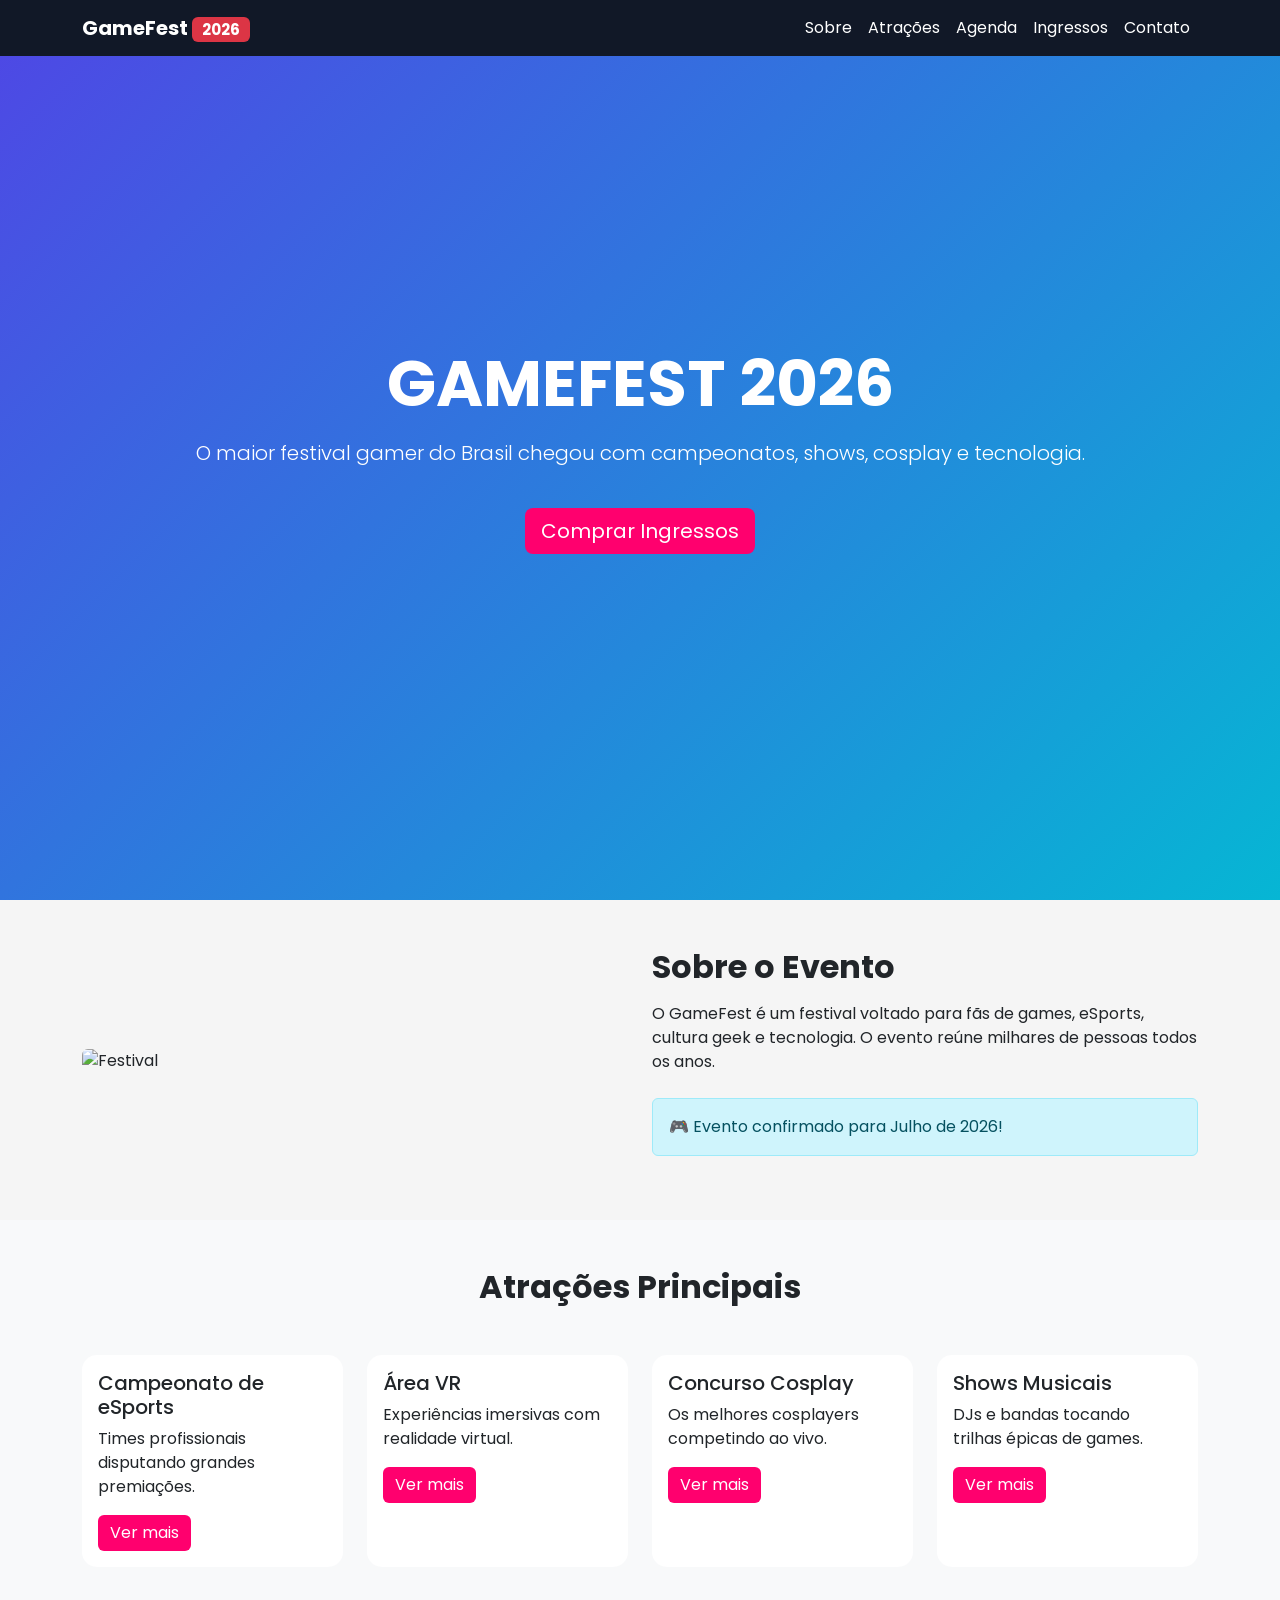
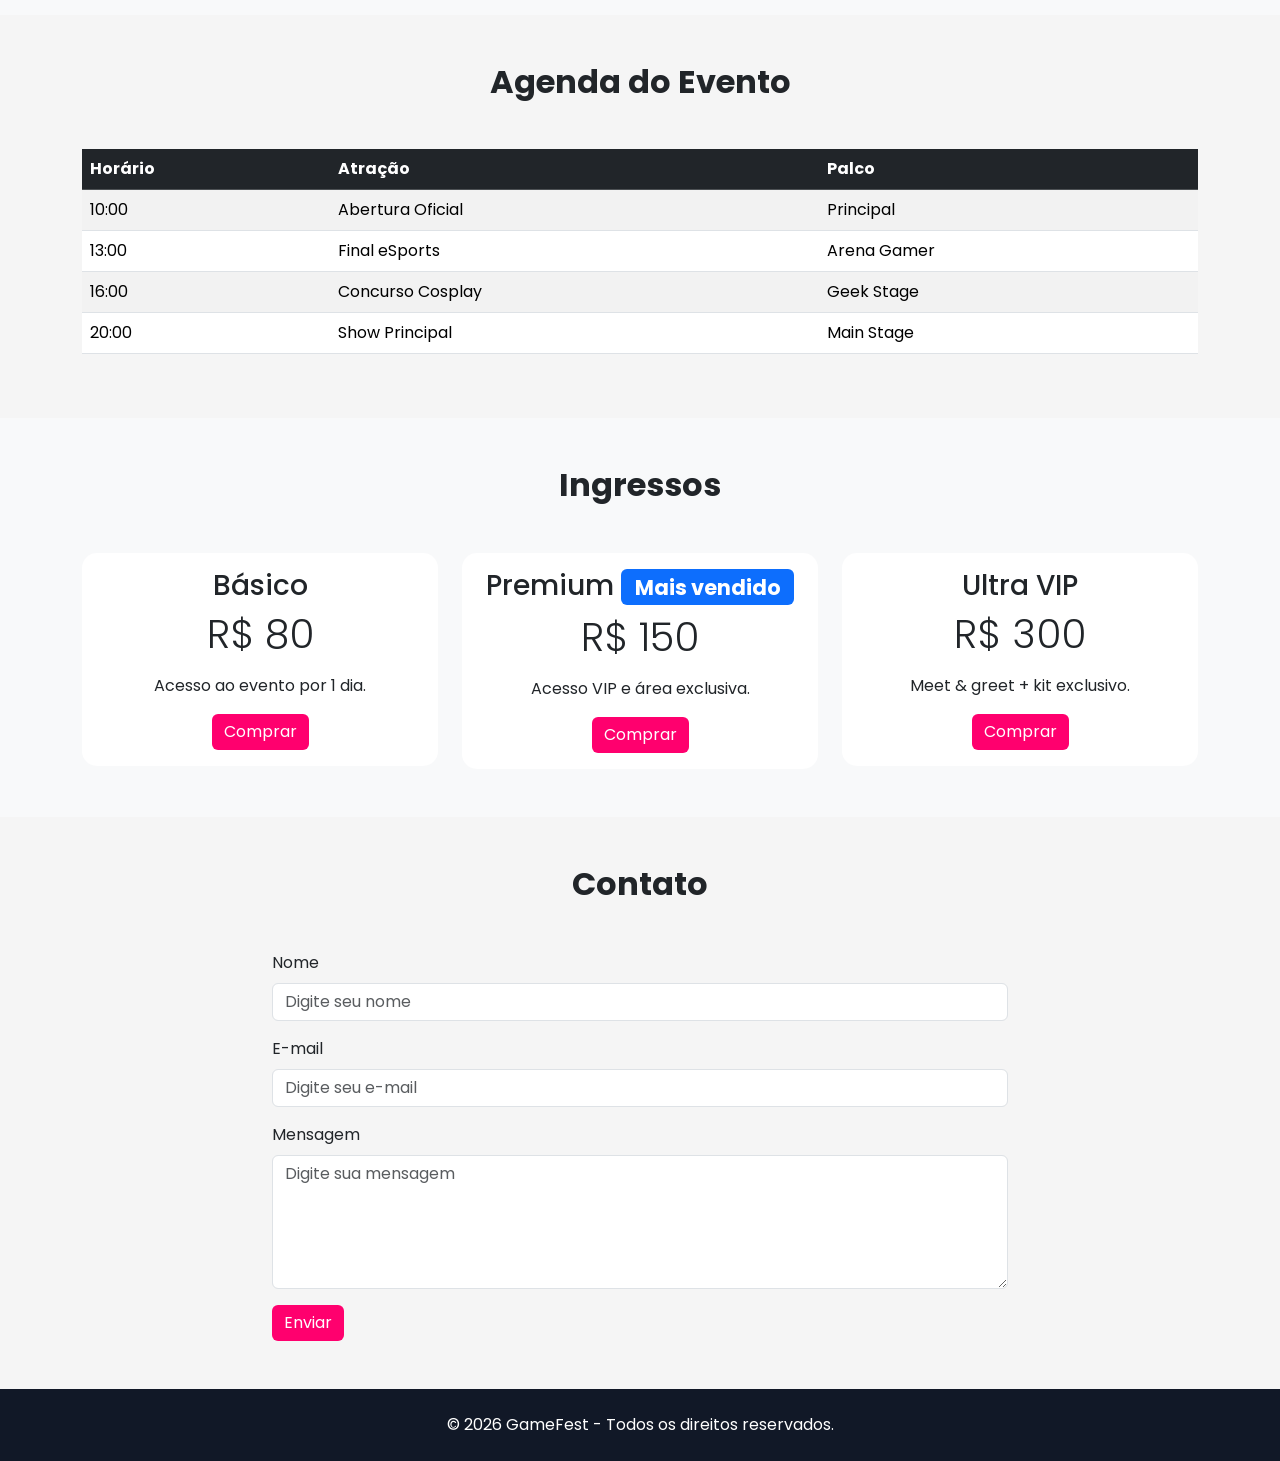
==== festival/index.html @ 34bf257e "site festival de jogos" ====
<!DOCTYPE html>
<html lang="pt-BR">
<head>
  <meta charset="UTF-8" />
  <meta name="viewport" content="width=device-width, initial-scale=1.0"/>

  <title>GameFest 2026</title>

  <!-- Bootstrap -->
  <link
    href="https://cdn.jsdelivr.net/npm/bootstrap@5.3.3/dist/css/bootstrap.min.css"
    rel="stylesheet"
  />

  <!-- Google Fonts -->
  <link rel="preconnect" href="https://fonts.googleapis.com">
  <link rel="preconnect" href="https://fonts.gstatic.com" crossorigin>
  <link
    href="https://fonts.googleapis.com/css2?family=Poppins:wght@300;400;600;700&display=swap"
    rel="stylesheet"
  >

  <style>
    * {
      font-family: 'Poppins', sans-serif;
    }

    html {
      scroll-behavior: smooth;
    }

    body {
      background-color: #f5f5f5;
    }

    /* Navbar personalizada */
    .navbar {
      background-color: #111827 !important;
    }

    .navbar .nav-link,
    .navbar .navbar-brand {
      color: white !important;
    }

    .navbar .nav-link:hover {
      color: #00d4ff !important;
    }

    /* Hero */
    .hero {
      background: linear-gradient(135deg, #4f46e5, #06b6d4);
      color: white;
      min-height: 100vh;
      display: flex;
      align-items: center;
    }

    .hero h1 {
      font-size: 4rem;
      font-weight: 700;
    }

    /* Cards */
    .festival-card {
      transition: 0.3s;
      border: none;
      border-radius: 15px;
    }

    .festival-card:hover {
      transform: translateY(-10px);
      box-shadow: 0 10px 25px rgba(0,0,0,0.2);
    }

    /* Botão personalizado */
    .btn-custom {
      background-color: #ff006e;
      color: white;
      border: none;
    }

    .btn-custom:hover {
      background-color: #d9045c;
      color: white;
    }

    /* Footer */
    footer {
      background-color: #111827;
      color: white;
    }
  </style>
</head>
<body>

  <!-- NAVBAR -->
  <nav class="navbar navbar-expand-lg fixed-top">
    <div class="container">
      <a class="navbar-brand fw-bold" href="#">
        GameFest <span class="badge bg-danger">2026</span>
      </a>

      <button
        class="navbar-toggler bg-light"
        type="button"
        data-bs-toggle="collapse"
        data-bs-target="#menu"
      >
        <span class="navbar-toggler-icon"></span>
      </button>

      <div class="collapse navbar-collapse" id="menu">
        <ul class="navbar-nav ms-auto">
          <li class="nav-item">
            <a class="nav-link" href="#sobre">Sobre</a>
          </li>

          <li class="nav-item">
            <a class="nav-link" href="#atracoes">Atrações</a>
          </li>

          <li class="nav-item">
            <a class="nav-link" href="#agenda">Agenda</a>
          </li>

          <li class="nav-item">
            <a class="nav-link" href="#ingressos">Ingressos</a>
          </li>

          <li class="nav-item">
            <a class="nav-link" href="#contato">Contato</a>
          </li>
        </ul>
      </div>
    </div>
  </nav>

  <!-- HERO -->
  <section class="hero text-center">
    <div class="container">
      <h1>GAMEFEST 2026</h1>

      <p class="lead mt-3">
        O maior festival gamer do Brasil chegou com campeonatos,
        shows, cosplay e tecnologia.
      </p>

      <button class="btn btn-custom btn-lg mt-4">
        Comprar Ingressos
      </button>
    </div>
  </section>

  <!-- SOBRE -->
  <section id="sobre" class="py-5">
    <div class="container">
      <div class="row align-items-center">

        <div class="col-md-6">
          <img
            src="https://picsum.photos/600/400"
            class="img-fluid rounded"
            alt="Festival"
          >
        </div>

        <div class="col-md-6">
          <h2 class="fw-bold mb-3">Sobre o Evento</h2>

          <p>
            O GameFest é um festival voltado para fãs de games,
            eSports, cultura geek e tecnologia.
            O evento reúne milhares de pessoas todos os anos.
          </p>

          <div class="alert alert-info mt-4">
            🎮 Evento confirmado para Julho de 2026!
          </div>
        </div>

      </div>
    </div>
  </section>

  <!-- ATRAÇÕES -->
  <section id="atracoes" class="py-5 bg-light">
    <div class="container">

      <h2 class="text-center fw-bold mb-5">
        Atrações Principais
      </h2>

      <div class="row g-4">

        <!-- CARD 1 -->
        <div class="col-md-3">
          <div class="card festival-card h-100">
            <img
              src="https://picsum.photos/300/200?1"
              class="card-img-top"
              alt=""
            >

            <div class="card-body">
              <h5 class="card-title">Campeonato de eSports</h5>

              <p class="card-text">
                Times profissionais disputando grandes premiações.
              </p>

              <a href="#" class="btn btn-custom">
                Ver mais
              </a>
            </div>
          </div>
        </div>

        <!-- CARD 2 -->
        <div class="col-md-3">
          <div class="card festival-card h-100">
            <img
              src="https://picsum.photos/300/200?2"
              class="card-img-top"
              alt=""
            >

            <div class="card-body">
              <h5 class="card-title">Área VR</h5>

              <p class="card-text">
                Experiências imersivas com realidade virtual.
              </p>

              <a href="#" class="btn btn-custom">
                Ver mais
              </a>
            </div>
          </div>
        </div>

        <!-- CARD 3 -->
        <div class="col-md-3">
          <div class="card festival-card h-100">
            <img
              src="https://picsum.photos/300/200?3"
              class="card-img-top"
              alt=""
            >

            <div class="card-body">
              <h5 class="card-title">Concurso Cosplay</h5>

              <p class="card-text">
                Os melhores cosplayers competindo ao vivo.
              </p>

              <a href="#" class="btn btn-custom">
                Ver mais
              </a>
            </div>
          </div>
        </div>

        <!-- CARD 4 -->
        <div class="col-md-3">
          <div class="card festival-card h-100">
            <img
              src="https://picsum.photos/300/200?4"
              class="card-img-top"
              alt=""
            >

            <div class="card-body">
              <h5 class="card-title">Shows Musicais</h5>

              <p class="card-text">
                DJs e bandas tocando trilhas épicas de games.
              </p>

              <a href="#" class="btn btn-custom">
                Ver mais
              </a>
            </div>
          </div>
        </div>

      </div>
    </div>
  </section>

  <!-- AGENDA -->
  <section id="agenda" class="py-5">
    <div class="container">

      <h2 class="text-center fw-bold mb-5">
        Agenda do Evento
      </h2>

      <div class="table-responsive">
        <table class="table table-striped table-hover">
          <thead class="table-dark">
            <tr>
              <th>Horário</th>
              <th>Atração</th>
              <th>Palco</th>
            </tr>
          </thead>

          <tbody>
            <tr>
              <td>10:00</td>
              <td>Abertura Oficial</td>
              <td>Principal</td>
            </tr>

            <tr>
              <td>13:00</td>
              <td>Final eSports</td>
              <td>Arena Gamer</td>
            </tr>

            <tr>
              <td>16:00</td>
              <td>Concurso Cosplay</td>
              <td>Geek Stage</td>
            </tr>

            <tr>
              <td>20:00</td>
              <td>Show Principal</td>
              <td>Main Stage</td>
            </tr>
          </tbody>
        </table>
      </div>

    </div>
  </section>

  <!-- INGRESSOS -->
  <section id="ingressos" class="py-5 bg-light">
    <div class="container">

      <h2 class="text-center fw-bold mb-5">
        Ingressos
      </h2>

      <div class="row g-4">

        <div class="col-md-4">
          <div class="card text-center festival-card">
            <div class="card-body">
              <h3 class="card-title">Básico</h3>

              <p class="display-6">R$ 80</p>

              <p>Acesso ao evento por 1 dia.</p>

              <button class="btn btn-custom">
                Comprar
              </button>
            </div>
          </div>
        </div>

        <div class="col-md-4">
          <div class="card text-center festival-card border-primary">
            <div class="card-body">
              <h3 class="card-title">
                Premium
                <span class="badge bg-primary">Mais vendido</span>
              </h3>

              <p class="display-6">R$ 150</p>

              <p>Acesso VIP e área exclusiva.</p>

              <button class="btn btn-custom">
                Comprar
              </button>
            </div>
          </div>
        </div>

        <div class="col-md-4">
          <div class="card text-center festival-card">
            <div class="card-body">
              <h3 class="card-title">Ultra VIP</h3>

              <p class="display-6">R$ 300</p>

              <p>Meet & greet + kit exclusivo.</p>

              <button class="btn btn-custom">
                Comprar
              </button>
            </div>
          </div>
        </div>

      </div>
    </div>
  </section>

  <!-- CONTATO -->
  <section id="contato" class="py-5">
    <div class="container">

      <h2 class="text-center fw-bold mb-5">
        Contato
      </h2>

      <div class="row justify-content-center">
        <div class="col-md-8">

          <form>

            <div class="mb-3">
              <label class="form-label">Nome</label>

              <input
                type="text"
                class="form-control"
                placeholder="Digite seu nome"
              >
            </div>

            <div class="mb-3">
              <label class="form-label">E-mail</label>

              <input
                type="email"
                class="form-control"
                placeholder="Digite seu e-mail"
              >
            </div>

            <div class="mb-3">
              <label class="form-label">Mensagem</label>

              <textarea
                class="form-control"
                rows="5"
                placeholder="Digite sua mensagem"
              ></textarea>
            </div>

            <button class="btn btn-custom">
              Enviar
            </button>

          </form>

        </div>
      </div>

    </div>
  </section>

  <!-- FOOTER -->
  <footer class="py-4 text-center">
    <div class="container">
      <p class="mb-0">
        © 2026 GameFest - Todos os direitos reservados.
      </p>
    </div>
  </footer>

  <!-- Bootstrap JS -->
  <script
    src="https://cdn.jsdelivr.net/npm/bootstrap@5.3.3/dist/js/bootstrap.bundle.min.js">
  </script>

</body>
</html>
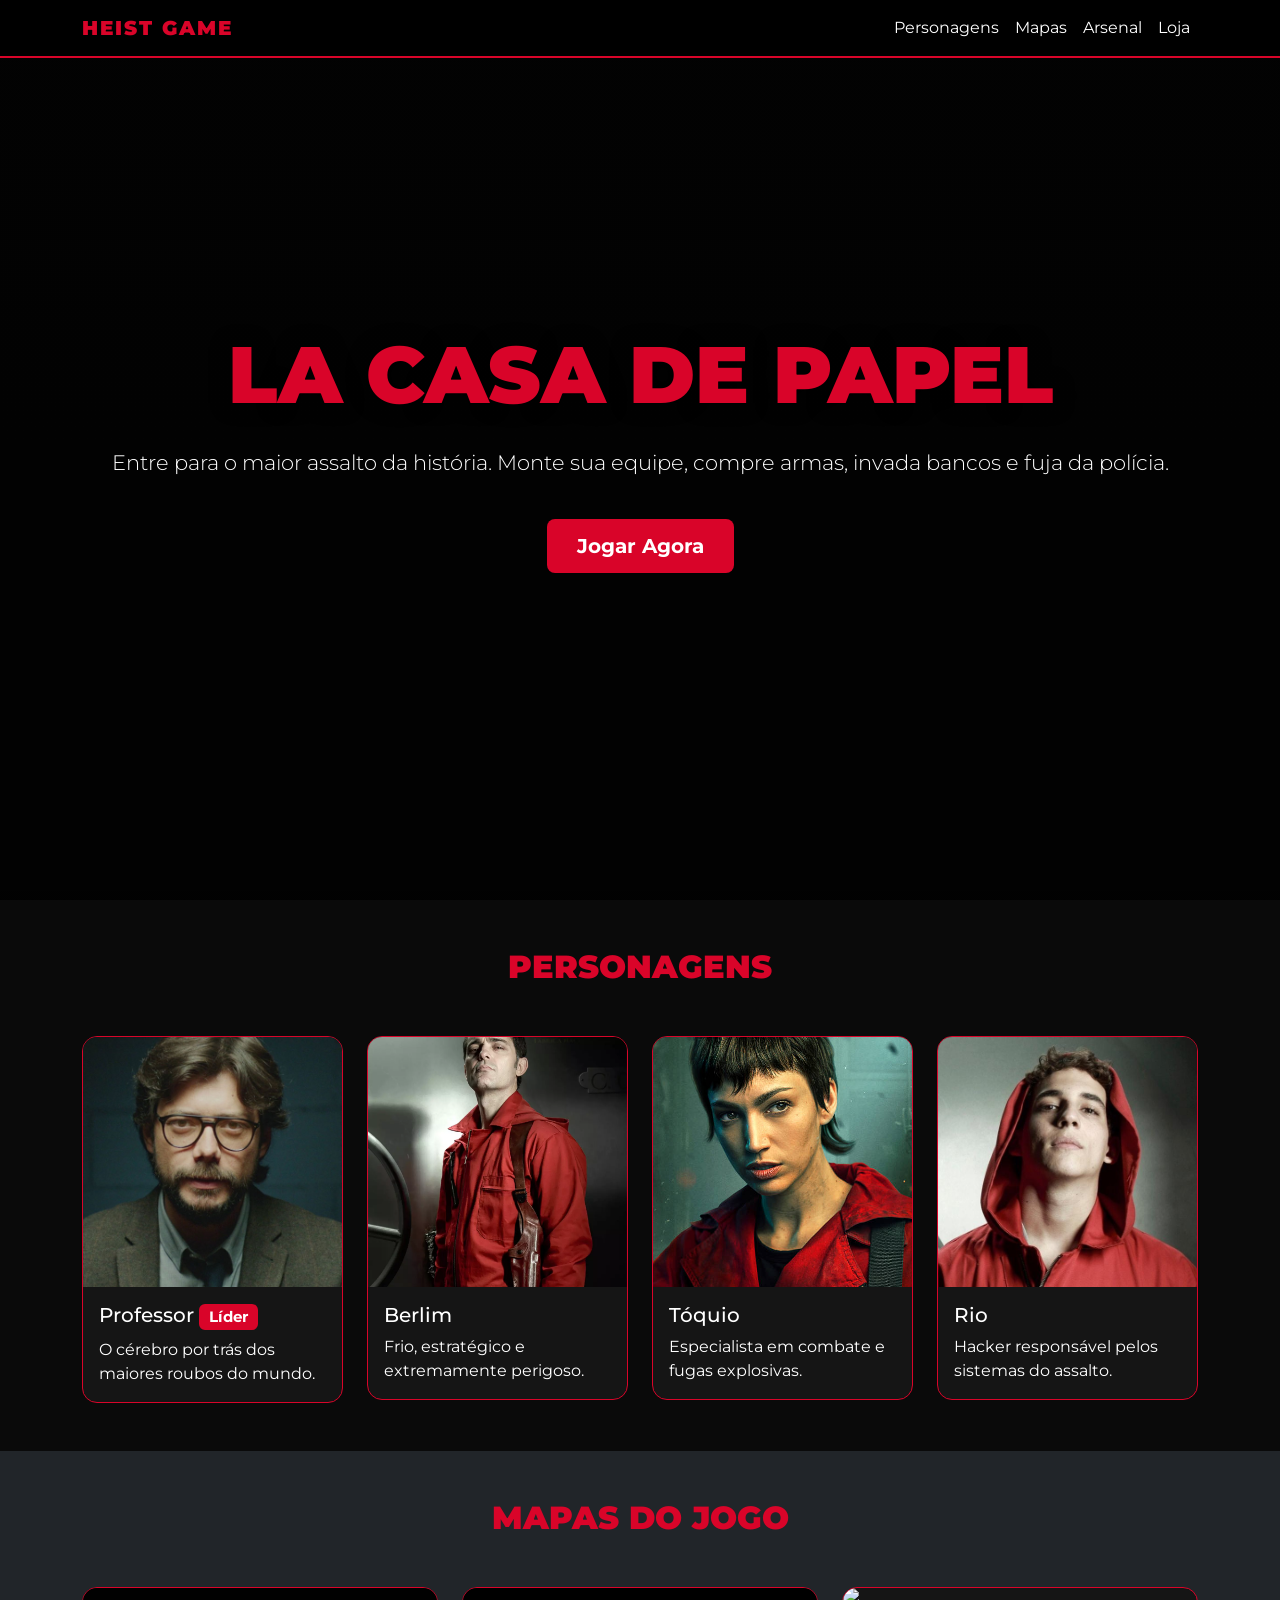
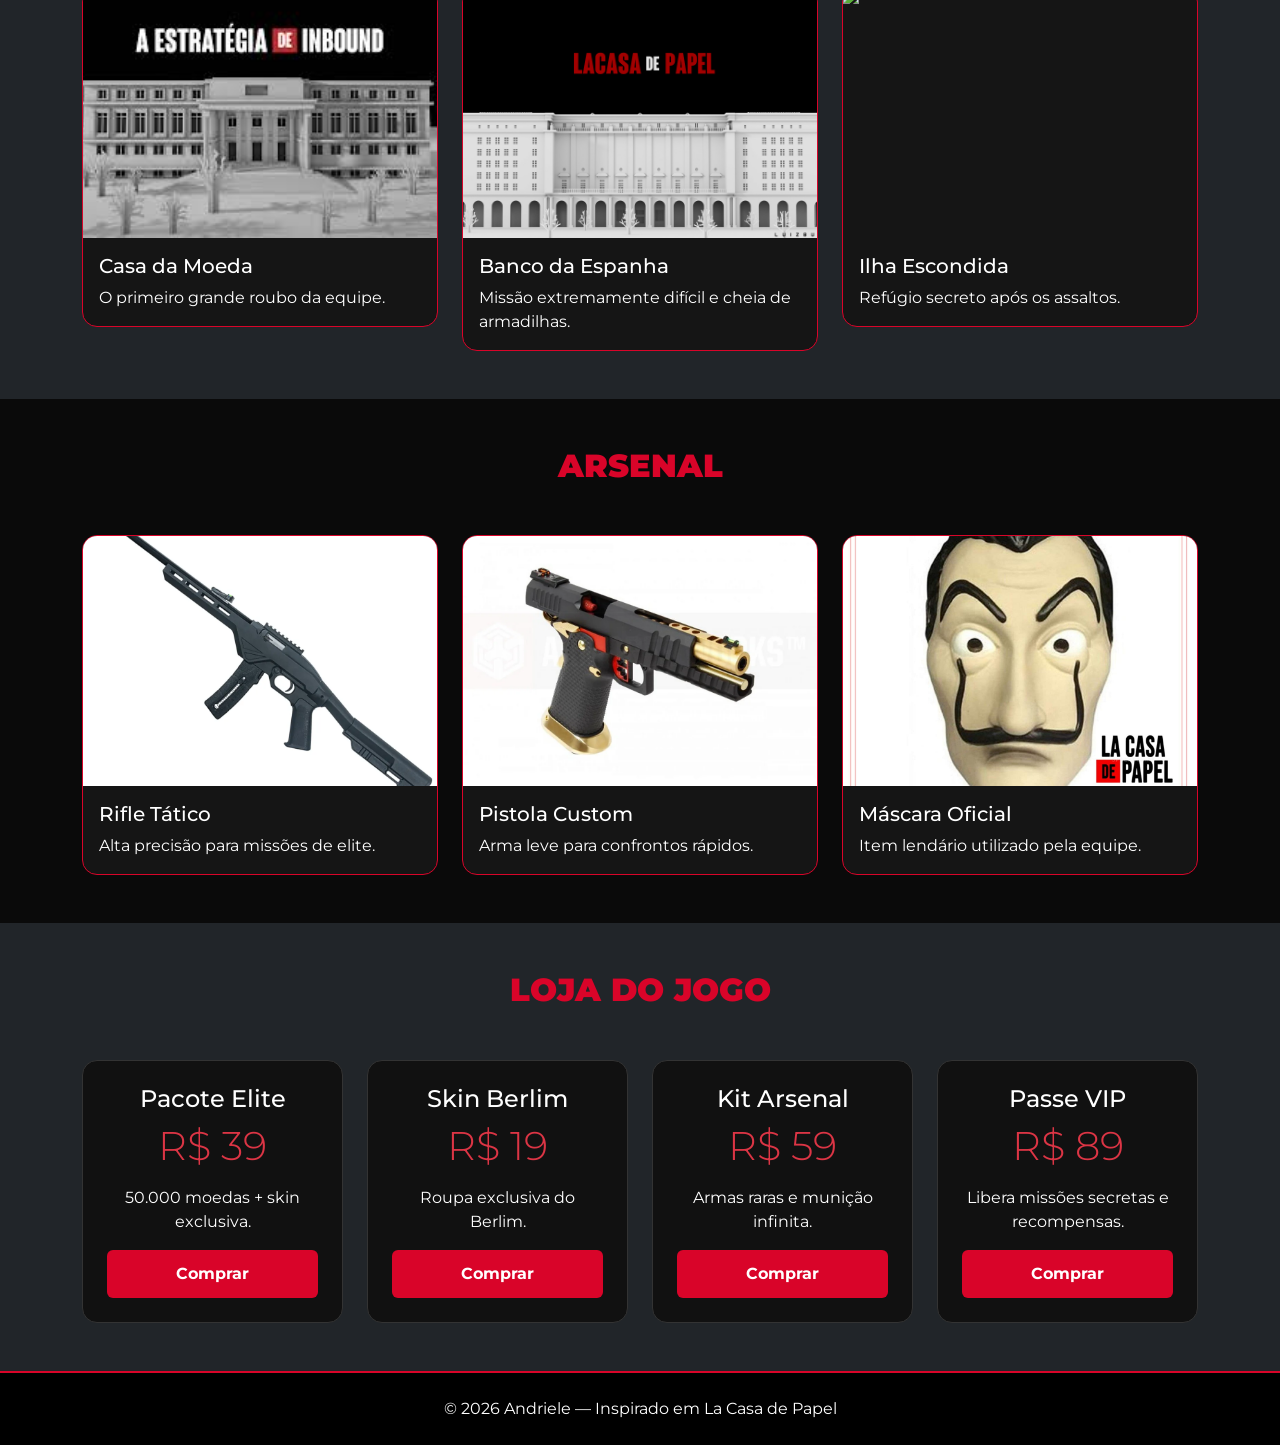
==== commit a22f2e8e: "site la casa de papel" ====
--- a/festival/index.html
+++ b/festival/index.html
@@ -1,476 +1,599 @@
 <!DOCTYPE html>
 <html lang="pt-BR">
 <head>
-  <meta charset="UTF-8" />
-  <meta name="viewport" content="width=device-width, initial-scale=1.0"/>
-
-  <title>GameFest 2026</title>
+  <meta charset="UTF-8">
+  <meta name="viewport" content="width=device-width, initial-scale=1.0">
+
+  <title>La Casa de Papel: The Heist Game</title>
 
   <!-- Bootstrap -->
-  <link
-    href="https://cdn.jsdelivr.net/npm/bootstrap@5.3.3/dist/css/bootstrap.min.css"
-    rel="stylesheet"
-  />
-
-  <!-- Google Fonts -->
-  <link rel="preconnect" href="https://fonts.googleapis.com">
-  <link rel="preconnect" href="https://fonts.gstatic.com" crossorigin>
-  <link
-    href="https://fonts.googleapis.com/css2?family=Poppins:wght@300;400;600;700&display=swap"
-    rel="stylesheet"
-  >
+  <link href="https://cdn.jsdelivr.net/npm/bootstrap@5.3.3/dist/css/bootstrap.min.css" rel="stylesheet">
+
+  <!-- Google Font -->
+  <link href="https://fonts.googleapis.com/css2?family=Montserrat:wght@300;400;600;700;900&display=swap" rel="stylesheet">
 
   <style>
-    * {
-      font-family: 'Poppins', sans-serif;
-    }
-
-    html {
+    *{
+      font-family: 'Montserrat', sans-serif;
+    }
+
+    html{
       scroll-behavior: smooth;
     }
 
-    body {
-      background-color: #f5f5f5;
-    }
-
-    /* Navbar personalizada */
-    .navbar {
-      background-color: #111827 !important;
-    }
-
-    .navbar .nav-link,
-    .navbar .navbar-brand {
+    body{
+      background-color: #0a0a0a;
+      color: white;
+    }
+
+    /* NAVBAR */
+    .navbar{
+      background-color: rgba(0,0,0,0.9);
+      border-bottom: 2px solid #d90429;
+    }
+
+    .navbar-brand{
+      font-weight: 900;
+      color: #d90429 !important;
+      letter-spacing: 2px;
+    }
+
+    .nav-link{
       color: white !important;
-    }
-
-    .navbar .nav-link:hover {
-      color: #00d4ff !important;
-    }
-
-    /* Hero */
-    .hero {
-      background: linear-gradient(135deg, #4f46e5, #06b6d4);
-      color: white;
+      transition: 0.3s;
+    }
+
+    .nav-link:hover{
+      color: #d90429 !important;
+    }
+
+    /* HERO */
+    .hero{
       min-height: 100vh;
+      background:
+      linear-gradient(rgba(0,0,0,0.75), rgba(0,0,0,0.85)),
+
+      url('https://www.midiorama.com/wp-content/uploads/2019/08/stranger-things-la-casa-de-papel-netflix.png');
+      background-size: cover;
+      background-position: center;
       display: flex;
       align-items: center;
-    }
-
-    .hero h1 {
-      font-size: 4rem;
-      font-weight: 700;
-    }
-
-    /* Cards */
-    .festival-card {
-      transition: 0.3s;
-      border: none;
-      border-radius: 15px;
-    }
-
-    .festival-card:hover {
-      transform: translateY(-10px);
-      box-shadow: 0 10px 25px rgba(0,0,0,0.2);
-    }
-
-    /* Botão personalizado */
-    .btn-custom {
-      background-color: #ff006e;
+      text-align: center;
+    }
+
+    .hero h1{
+      font-size: 5rem;
+      font-weight: 900;
+      color: #d90429;
+      text-shadow: 0 0 20px black;
+    }
+
+    .hero p{
+      font-size: 1.3rem;
+    }
+
+    .btn-heist{
+      background-color: #d90429;
       color: white;
       border: none;
-    }
-
-    .btn-custom:hover {
-      background-color: #d9045c;
+      padding: 12px 30px;
+      font-weight: bold;
+      transition: 0.3s;
+    }
+
+    .btn-heist:hover{
+      background-color: #9d0208;
+      transform: scale(1.05);
       color: white;
     }
 
-    /* Footer */
-    footer {
-      background-color: #111827;
-      color: white;
+    /* TITLES */
+    .section-title{
+      color: #d90429;
+      font-weight: 900;
+      text-transform: uppercase;
+      margin-bottom: 50px;
+    }
+
+    /* CARDS */
+    .game-card{
+      background-color: #151515;
+      border: 1px solid #d90429;
+      transition: 0.3s;
+      overflow: hidden;
+      border-radius: 15px;
+    }
+
+    .game-card img{
+      height: 250px;
+      object-fit: cover;
+    }
+
+    .game-card:hover{
+      transform: translateY(-10px);
+      box-shadow: 0 0 25px rgba(217,4,41,0.5);
+    }
+
+    /* STORE */
+    .store-card{
+      background-color: #111;
+      border: 1px solid #333;
+      border-radius: 15px;
+      transition: 0.3s;
+    }
+
+    .store-card:hover{
+      border-color: #d90429;
+      transform: scale(1.03);
+    }
+
+    .badge-custom{
+      background-color: #d90429;
+    }
+
+    /* FOOTER */
+    footer{
+      background-color: black;
+      border-top: 2px solid #d90429;
     }
   </style>
 </head>
+
 <body>
 
   <!-- NAVBAR -->
   <nav class="navbar navbar-expand-lg fixed-top">
     <div class="container">
-      <a class="navbar-brand fw-bold" href="#">
-        GameFest <span class="badge bg-danger">2026</span>
+
+      <a class="navbar-brand" href="#">
+        HEIST GAME
       </a>
 
-      <button
-        class="navbar-toggler bg-light"
+      <button class="navbar-toggler bg-danger"
         type="button"
         data-bs-toggle="collapse"
-        data-bs-target="#menu"
-      >
+        data-bs-target="#menu">
         <span class="navbar-toggler-icon"></span>
       </button>
 
       <div class="collapse navbar-collapse" id="menu">
+
         <ul class="navbar-nav ms-auto">
+
           <li class="nav-item">
-            <a class="nav-link" href="#sobre">Sobre</a>
+            <a class="nav-link" href="#personagens">Personagens</a>
           </li>
 
           <li class="nav-item">
-            <a class="nav-link" href="#atracoes">Atrações</a>
+            <a class="nav-link" href="#mapas">Mapas</a>
           </li>
 
           <li class="nav-item">
-            <a class="nav-link" href="#agenda">Agenda</a>
+            <a class="nav-link" href="#arsenal">Arsenal</a>
           </li>
 
           <li class="nav-item">
-            <a class="nav-link" href="#ingressos">Ingressos</a>
+            <a class="nav-link" href="#loja">Loja</a>
           </li>
 
-          <li class="nav-item">
-            <a class="nav-link" href="#contato">Contato</a>
-          </li>
         </ul>
+
       </div>
+
     </div>
   </nav>
 
   <!-- HERO -->
-  <section class="hero text-center">
-    <div class="container">
-      <h1>GAMEFEST 2026</h1>
-
-      <p class="lead mt-3">
-        O maior festival gamer do Brasil chegou com campeonatos,
-        shows, cosplay e tecnologia.
+  <section class="hero">
+    <div class="container">
+
+      <h1>LA CASA DE PAPEL</h1>
+
+      <p class="lead mt-4">
+        Entre para o maior assalto da história.
+        Monte sua equipe, compre armas,
+        invada bancos e fuja da polícia.
       </p>
 
-      <button class="btn btn-custom btn-lg mt-4">
-        Comprar Ingressos
+      <button class="btn btn-heist btn-lg mt-4">
+        Jogar Agora
       </button>
+
     </div>
   </section>
 
-  <!-- SOBRE -->
-  <section id="sobre" class="py-5">
-    <div class="container">
-      <div class="row align-items-center">
-
-        <div class="col-md-6">
-          <img
-            src="https://picsum.photos/600/400"
-            class="img-fluid rounded"
-            alt="Festival"
-          >
-        </div>
-
-        <div class="col-md-6">
-          <h2 class="fw-bold mb-3">Sobre o Evento</h2>
-
-          <p>
-            O GameFest é um festival voltado para fãs de games,
-            eSports, cultura geek e tecnologia.
-            O evento reúne milhares de pessoas todos os anos.
-          </p>
-
-          <div class="alert alert-info mt-4">
-            🎮 Evento confirmado para Julho de 2026!
+  <!-- PERSONAGENS -->
+  <section id="personagens" class="py-5">
+
+    <div class="container">
+
+      <h2 class="text-center section-title">
+        Personagens
+      </h2>
+
+      <div class="row g-4">
+
+        <!-- CARD -->
+        <div class="col-md-3">
+          <div class="card game-card text-white">
+
+            <img src="professor.jpg">
+
+            <div class="card-body">
+
+              <h5 class="card-title">
+                Professor
+                <span class="badge badge-custom">Líder</span>
+              </h5>
+
+              <p class="card-text">
+                O cérebro por trás dos maiores roubos do mundo.
+              </p>
+
+            </div>
+
+          </div>
+        </div>
+
+        <!-- CARD -->
+        <div class="col-md-3">
+          <div class="card game-card text-white">
+
+            <img src="berlim.webp">
+
+            <div class="card-body">
+
+              <h5 class="card-title">Berlim</h5>
+
+              <p class="card-text">
+                Frio, estratégico e extremamente perigoso.
+              </p>
+
+            </div>
+
+          </div>
+        </div>
+
+        <!-- CARD -->
+        <div class="col-md-3">
+          <div class="card game-card text-white">
+
+            <img src="toquio.jpg">
+
+            <div class="card-body">
+
+              <h5 class="card-title">Tóquio</h5>
+
+              <p class="card-text">
+                Especialista em combate e fugas explosivas.
+              </p>
+
+            </div>
+
+          </div>
+        </div>
+
+        <!-- CARD -->
+        <div class="col-md-3">
+          <div class="card game-card text-white">
+
+            <img src="rio.jpg">
+
+            <div class="card-body">
+
+              <h5 class="card-title">Rio</h5>
+
+              <p class="card-text">
+                Hacker responsável pelos sistemas do assalto.
+              </p>
+
+            </div>
+
           </div>
         </div>
 
       </div>
-    </div>
+
+    </div>
+
   </section>
 
-  <!-- ATRAÇÕES -->
-  <section id="atracoes" class="py-5 bg-light">
-    <div class="container">
-
-      <h2 class="text-center fw-bold mb-5">
-        Atrações Principais
+  <!-- MAPAS -->
+  <section id="mapas" class="py-5 bg-dark">
+
+    <div class="container">
+
+      <h2 class="text-center section-title">
+        Mapas do Jogo
       </h2>
 
       <div class="row g-4">
 
-        <!-- CARD 1 -->
-        <div class="col-md-3">
-          <div class="card festival-card h-100">
-            <img
-              src="https://picsum.photos/300/200?1"
-              class="card-img-top"
-              alt=""
-            >
-
-            <div class="card-body">
-              <h5 class="card-title">Campeonato de eSports</h5>
-
-              <p class="card-text">
-                Times profissionais disputando grandes premiações.
-              </p>
-
-              <a href="#" class="btn btn-custom">
-                Ver mais
-              </a>
-            </div>
-          </div>
-        </div>
-
-        <!-- CARD 2 -->
-        <div class="col-md-3">
-          <div class="card festival-card h-100">
-            <img
-              src="https://picsum.photos/300/200?2"
-              class="card-img-top"
-              alt=""
-            >
-
-            <div class="card-body">
-              <h5 class="card-title">Área VR</h5>
-
-              <p class="card-text">
-                Experiências imersivas com realidade virtual.
-              </p>
-
-              <a href="#" class="btn btn-custom">
-                Ver mais
-              </a>
-            </div>
-          </div>
-        </div>
-
-        <!-- CARD 3 -->
-        <div class="col-md-3">
-          <div class="card festival-card h-100">
-            <img
-              src="https://picsum.photos/300/200?3"
-              class="card-img-top"
-              alt=""
-            >
-
-            <div class="card-body">
-              <h5 class="card-title">Concurso Cosplay</h5>
-
-              <p class="card-text">
-                Os melhores cosplayers competindo ao vivo.
-              </p>
-
-              <a href="#" class="btn btn-custom">
-                Ver mais
-              </a>
-            </div>
-          </div>
-        </div>
-
-        <!-- CARD 4 -->
-        <div class="col-md-3">
-          <div class="card festival-card h-100">
-            <img
-              src="https://picsum.photos/300/200?4"
-              class="card-img-top"
-              alt=""
-            >
-
-            <div class="card-body">
-              <h5 class="card-title">Shows Musicais</h5>
-
-              <p class="card-text">
-                DJs e bandas tocando trilhas épicas de games.
-              </p>
-
-              <a href="#" class="btn btn-custom">
-                Ver mais
-              </a>
-            </div>
-          </div>
+        <!-- MAPA -->
+        <div class="col-md-4">
+
+          <div class="card game-card text-white">
+
+            <img src="casa da moed.jpg">
+
+            <div class="card-body">
+
+              <h5 class="card-title">
+                Casa da Moeda
+              </h5>
+
+              <p class="card-text">
+                O primeiro grande roubo da equipe.
+              </p>
+
+            </div>
+
+          </div>
+
+        </div>
+
+        <!-- MAPA -->
+        <div class="col-md-4">
+
+          <div class="card game-card text-white">
+
+            <img src="banco da espanha.jpg">
+
+            <div class="card-body">
+
+              <h5 class="card-title">
+                Banco da Espanha
+              </h5>
+
+              <p class="card-text">
+                Missão extremamente difícil e cheia de armadilhas.
+              </p>
+
+            </div>
+
+          </div>
+
+        </div>
+
+        <!-- MAPA -->
+        <div class="col-md-4">
+
+          <div class="card game-card text-white">
+
+            <img src="https://images.unsplash.com/photo-1507525428034-b723cf961d3e?q=80&w=1200&auto=format&fit=crop">
+
+            <div class="card-body">
+
+              <h5 class="card-title">
+                Ilha Escondida
+              </h5>
+
+              <p class="card-text">
+                Refúgio secreto após os assaltos.
+              </p>
+
+            </div>
+
+          </div>
+
         </div>
 
       </div>
-    </div>
+
+    </div>
+
   </section>
 
-  <!-- AGENDA -->
-  <section id="agenda" class="py-5">
-    <div class="container">
-
-      <h2 class="text-center fw-bold mb-5">
-        Agenda do Evento
+  <!-- ARSENAL -->
+  <section id="arsenal" class="py-5">
+
+    <div class="container">
+
+      <h2 class="text-center section-title">
+        Arsenal
       </h2>
 
-      <div class="table-responsive">
-        <table class="table table-striped table-hover">
-          <thead class="table-dark">
-            <tr>
-              <th>Horário</th>
-              <th>Atração</th>
-              <th>Palco</th>
-            </tr>
-          </thead>
-
-          <tbody>
-            <tr>
-              <td>10:00</td>
-              <td>Abertura Oficial</td>
-              <td>Principal</td>
-            </tr>
-
-            <tr>
-              <td>13:00</td>
-              <td>Final eSports</td>
-              <td>Arena Gamer</td>
-            </tr>
-
-            <tr>
-              <td>16:00</td>
-              <td>Concurso Cosplay</td>
-              <td>Geek Stage</td>
-            </tr>
-
-            <tr>
-              <td>20:00</td>
-              <td>Show Principal</td>
-              <td>Main Stage</td>
-            </tr>
-          </tbody>
-        </table>
+      <div class="row g-4">
+
+        <!-- ARMA -->
+        <div class="col-md-4">
+
+          <div class="card game-card text-white">
+
+            <img src="rifle tatico.webp">
+
+            <div class="card-body">
+
+              <h5 class="card-title">
+                Rifle Tático
+              </h5>
+
+              <p class="card-text">
+                Alta precisão para missões de elite.
+              </p>
+
+            </div>
+
+          </div>
+
+        </div>
+
+        <!-- ARMA -->
+        <div class="col-md-4">
+
+          <div class="card game-card text-white">
+
+            <img src="pistola custom.webp">
+
+            <div class="card-body">
+
+              <h5 class="card-title">
+                Pistola Custom
+              </h5>
+
+              <p class="card-text">
+                Arma leve para confrontos rápidos.
+              </p>
+
+            </div>
+
+          </div>
+
+        </div>
+
+        <!-- ARMA -->
+        <div class="col-md-4">
+
+          <div class="card game-card text-white">
+
+            <img src="mascara.jpg">
+
+            <div class="card-body">
+
+              <h5 class="card-title">
+                Máscara Oficial
+              </h5>
+
+              <p class="card-text">
+                Item lendário utilizado pela equipe.
+              </p>
+
+            </div>
+
+          </div>
+
+        </div>
+
       </div>
 
     </div>
+
   </section>
 
-  <!-- INGRESSOS -->
-  <section id="ingressos" class="py-5 bg-light">
-    <div class="container">
-
-      <h2 class="text-center fw-bold mb-5">
-        Ingressos
+  <!-- LOJA -->
+  <section id="loja" class="py-5 bg-dark">
+
+    <div class="container">
+
+      <h2 class="text-center section-title">
+        Loja do Jogo
       </h2>
 
       <div class="row g-4">
 
-        <div class="col-md-4">
-          <div class="card text-center festival-card">
-            <div class="card-body">
-              <h3 class="card-title">Básico</h3>
-
-              <p class="display-6">R$ 80</p>
-
-              <p>Acesso ao evento por 1 dia.</p>
-
-              <button class="btn btn-custom">
-                Comprar
-              </button>
-            </div>
-          </div>
-        </div>
-
-        <div class="col-md-4">
-          <div class="card text-center festival-card border-primary">
-            <div class="card-body">
-              <h3 class="card-title">
-                Premium
-                <span class="badge bg-primary">Mais vendido</span>
-              </h3>
-
-              <p class="display-6">R$ 150</p>
-
-              <p>Acesso VIP e área exclusiva.</p>
-
-              <button class="btn btn-custom">
-                Comprar
-              </button>
-            </div>
-          </div>
-        </div>
-
-        <div class="col-md-4">
-          <div class="card text-center festival-card">
-            <div class="card-body">
-              <h3 class="card-title">Ultra VIP</h3>
-
-              <p class="display-6">R$ 300</p>
-
-              <p>Meet & greet + kit exclusivo.</p>
-
-              <button class="btn btn-custom">
-                Comprar
-              </button>
-            </div>
-          </div>
+        <!-- ITEM -->
+        <div class="col-md-3">
+
+          <div class="card store-card text-center text-white p-4 h-100">
+
+            <h4>Pacote Elite</h4>
+
+            <p class="display-6 text-danger">
+              R$ 39
+            </p>
+
+            <p>
+              50.000 moedas + skin exclusiva.
+            </p>
+
+            <button class="btn btn-heist">
+              Comprar
+            </button>
+
+          </div>
+
+        </div>
+
+        <!-- ITEM -->
+        <div class="col-md-3">
+
+          <div class="card store-card text-center text-white p-4 h-100">
+
+            <h4>Skin Berlim</h4>
+
+            <p class="display-6 text-danger">
+              R$ 19
+            </p>
+
+            <p>
+              Roupa exclusiva do Berlim.
+            </p>
+
+            <button class="btn btn-heist">
+              Comprar
+            </button>
+
+          </div>
+
+        </div>
+
+        <!-- ITEM -->
+        <div class="col-md-3">
+
+          <div class="card store-card text-center text-white p-4 h-100">
+
+            <h4>Kit Arsenal</h4>
+
+            <p class="display-6 text-danger">
+              R$ 59
+            </p>
+
+            <p>
+              Armas raras e munição infinita.
+            </p>
+
+            <button class="btn btn-heist">
+              Comprar
+            </button>
+
+          </div>
+
+        </div>
+
+        <!-- ITEM -->
+        <div class="col-md-3">
+
+          <div class="card store-card text-center text-white p-4 h-100">
+
+            <h4>Passe VIP</h4>
+
+            <p class="display-6 text-danger">
+              R$ 89
+            </p>
+
+            <p>
+              Libera missões secretas e recompensas.
+            </p>
+
+            <button class="btn btn-heist">
+              Comprar
+            </button>
+
+          </div>
+
         </div>
 
       </div>
-    </div>
-  </section>
-
-  <!-- CONTATO -->
-  <section id="contato" class="py-5">
-    <div class="container">
-
-      <h2 class="text-center fw-bold mb-5">
-        Contato
-      </h2>
-
-      <div class="row justify-content-center">
-        <div class="col-md-8">
-
-          <form>
-
-            <div class="mb-3">
-              <label class="form-label">Nome</label>
-
-              <input
-                type="text"
-                class="form-control"
-                placeholder="Digite seu nome"
-              >
-            </div>
-
-            <div class="mb-3">
-              <label class="form-label">E-mail</label>
-
-              <input
-                type="email"
-                class="form-control"
-                placeholder="Digite seu e-mail"
-              >
-            </div>
-
-            <div class="mb-3">
-              <label class="form-label">Mensagem</label>
-
-              <textarea
-                class="form-control"
-                rows="5"
-                placeholder="Digite sua mensagem"
-              ></textarea>
-            </div>
-
-            <button class="btn btn-custom">
-              Enviar
-            </button>
-
-          </form>
-
-        </div>
-      </div>
-
-    </div>
+
+    </div>
+
   </section>
 
   <!-- FOOTER -->
   <footer class="py-4 text-center">
-    <div class="container">
+
+    <div class="container">
+
       <p class="mb-0">
-        © 2026 GameFest - Todos os direitos reservados.
+        © 2026 Andriele — Inspirado em La Casa de Papel
       </p>
-    </div>
+
+    </div>
+
   </footer>
 
   <!-- Bootstrap JS -->
-  <script
-    src="https://cdn.jsdelivr.net/npm/bootstrap@5.3.3/dist/js/bootstrap.bundle.min.js">
-  </script>
+  <script src="https://cdn.jsdelivr.net/npm/bootstrap@5.3.3/dist/js/bootstrap.bundle.min.js"></script>
 
 </body>
 </html>
